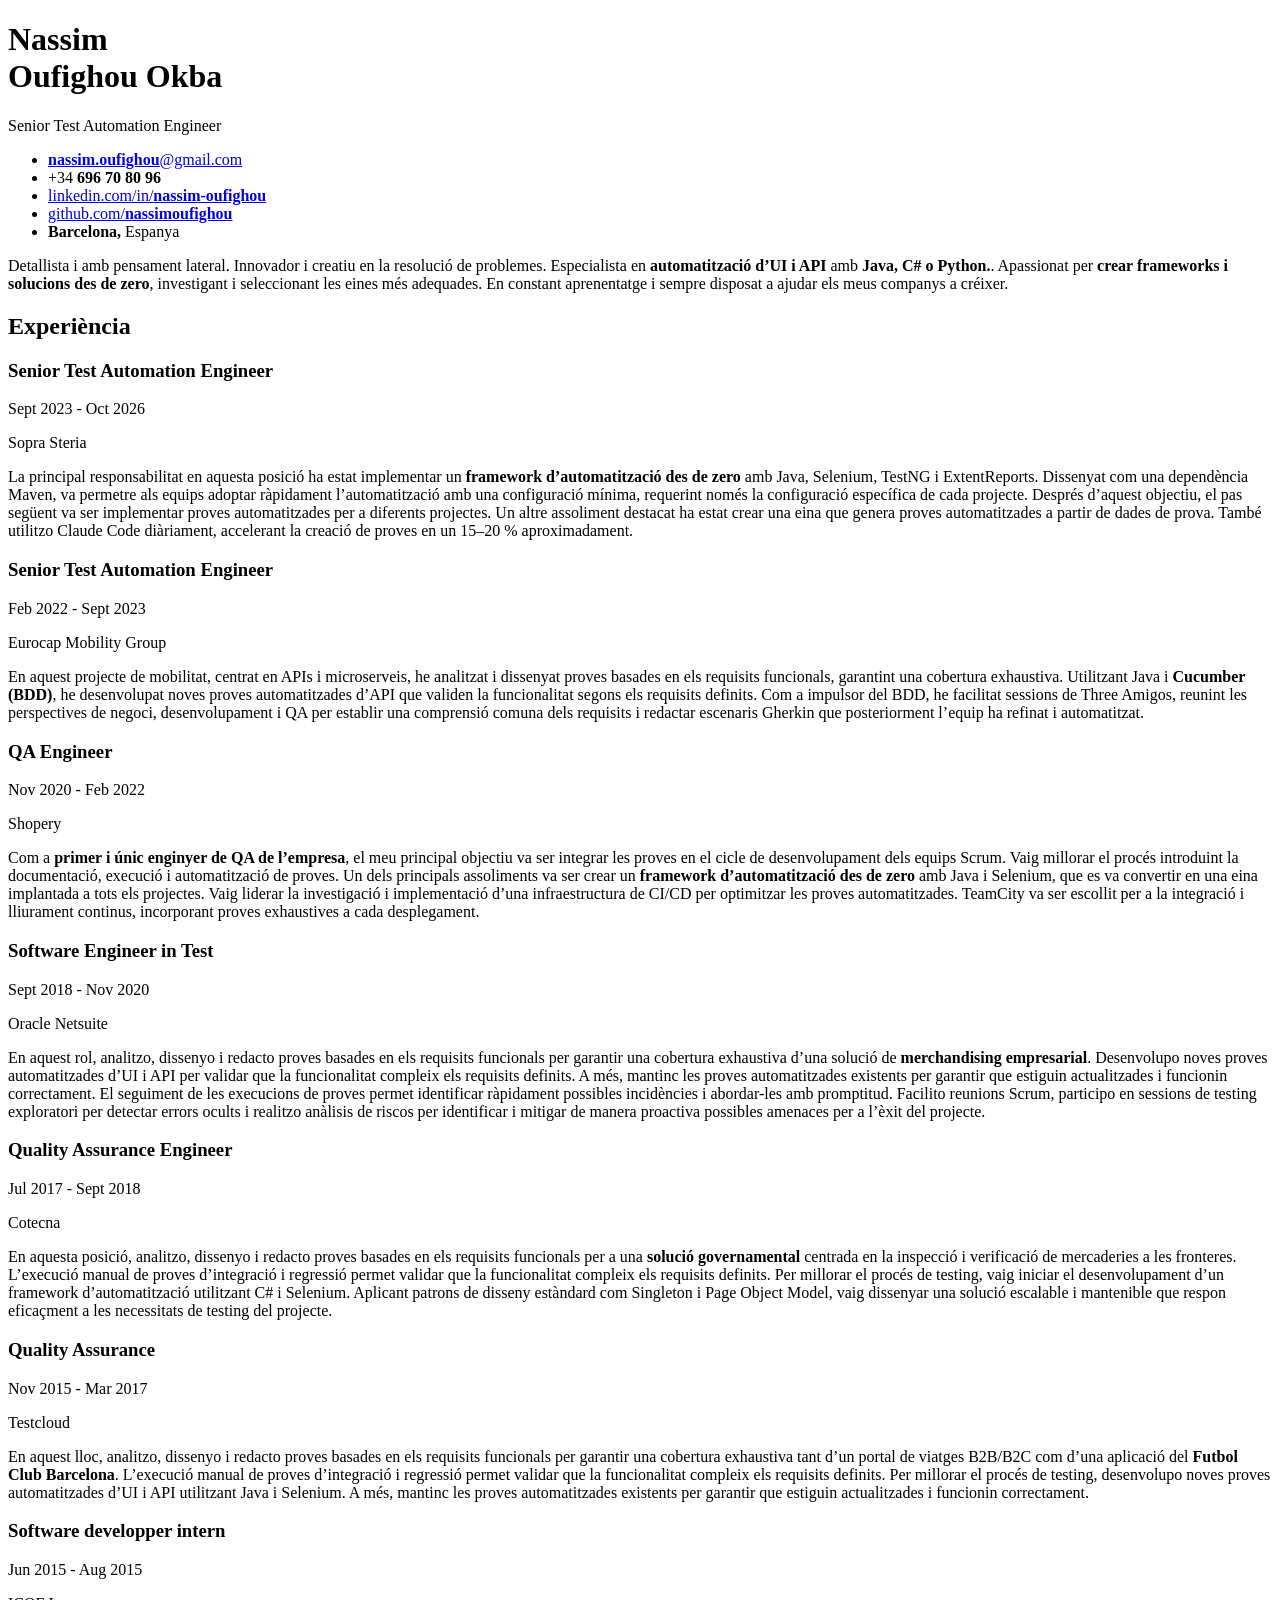
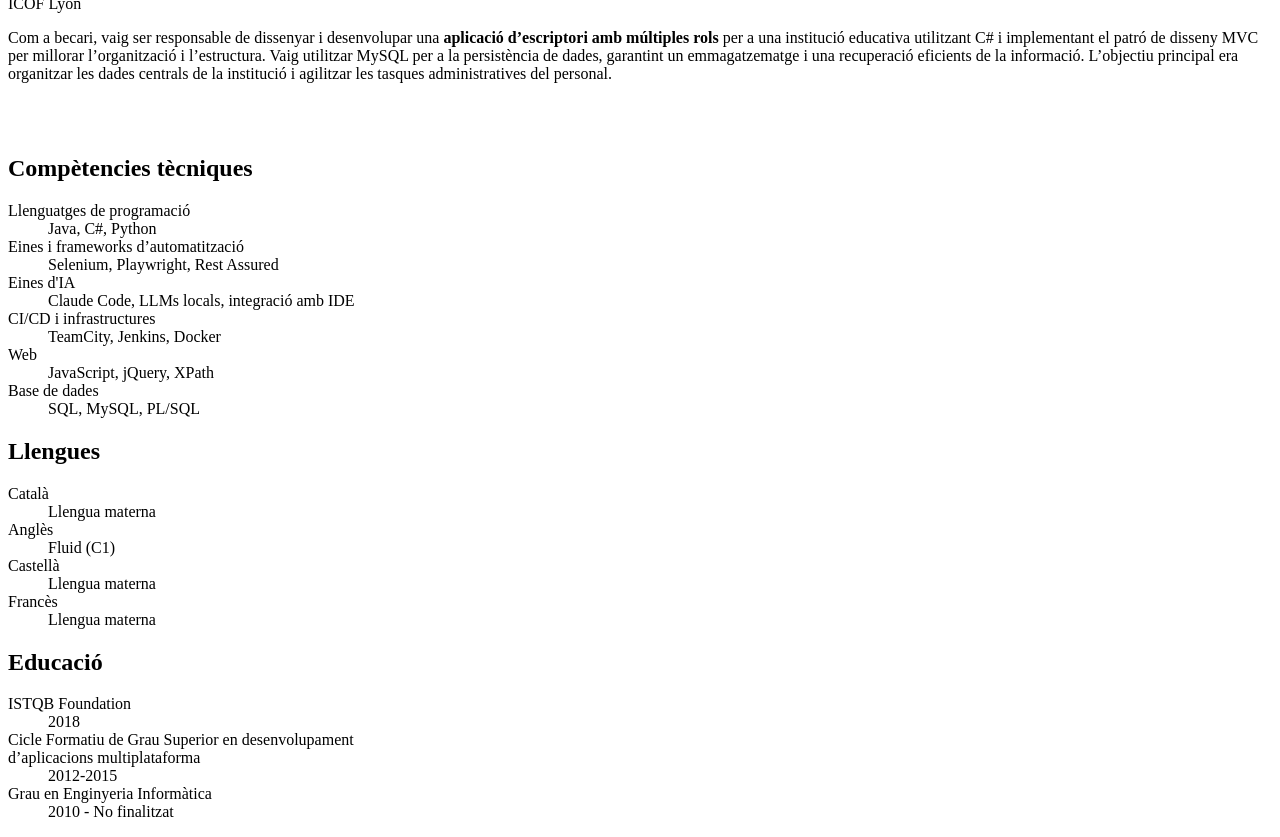
==== ca.html @ 0cd64b08 "Add catalan version." ====
<!DOCTYPE html>
<html lang="en">
<head>
    <meta charset="utf-8">
    <title>Nassim Oufighou Okba - Senior Test Automation Engineer [CAT]</title>
    <link rel="stylesheet" href="../css/style.css">
    <link rel="preconnect" href="https://fonts.googleapis.com">
    <link rel="preconnect" href="https://fonts.gstatic.com" crossorigin>
    <link href="https://fonts.googleapis.com/css2?family=Space+Mono:ital,wght@0,400;0,700;1,400;1,700&display=swap"
          rel="stylesheet">
</head>
<body>
<div class="page">
    <header class="header">
        <h1 class="name">Nassim<br>Oufighou Okba</h1>
        <p class="role">Senior Test Automation Engineer</p>
        <ul class="contact accent">
            <li><a href="mailto:nassim.oufighou@gmail.com"><strong>nassim.oufighou</strong>@gmail.com</a></li>
            <li>+34 <strong>696 70 80 96</strong></li>
            <li><a href="https://www.linkedin.com/in/nassim-oufighou/">linkedin.com/in/<strong>nassim-oufighou</strong></a>
            </li>
            <li><a href="https://github.com/nassimoufighou/">github.com/<strong>nassimoufighou</strong></a>
            </li>
            <li><strong>Barcelona,</strong> Espanya</li>
        </ul>
    </header>

    <section>
        <!-- BIO -->
        <p class="bio">
            Detallista i amb pensament lateral. Innovador i creatiu en la resolució de problemes. Especialista en
            <strong>automatització d’UI i API</strong> amb <strong>Java, C# o Python.</strong>. Apassionat per <strong>crear
            frameworks i solucions des de zero</strong>, investigant i seleccionant les eines més adequades. En constant
            aprenentatge i sempre disposat a ajudar els meus companys a créixer.
        </p>
    </section>

    <section class="section">
        <h2 class="rule">Experiència</h2>
        <div class="work accent">
            <!--SOPRA STERIA-->
            <div class="job-content">
                <div class="job-header">
                    <h3 class="job-position">Senior Test Automation Engineer</h3>
                    <p class="period">Sept 2023 - Oct 2026</p>
                </div>
                <p class="company medium">Sopra Steria</p>
                <p class="job-description">
                    La principal responsabilitat en aquesta posició ha estat implementar un <strong>framework
                    d’automatització des de zero</strong> amb Java, Selenium, TestNG i ExtentReports. Dissenyat com una
                    dependència Maven, va permetre als equips adoptar ràpidament l’automatització amb una configuració
                    mínima, requerint només la configuració específica de cada projecte. Després d’aquest objectiu, el
                    pas següent va ser implementar proves automatitzades per a diferents projectes. Un altre assoliment
                    destacat ha estat crear una eina que genera proves automatitzades a partir de
                    dades de prova. També utilitzo Claude Code diàriament, accelerant la creació de proves en un 15–20 %
                    aproximadament.
                </p>
            </div>

            <!--EUROPCAR-->
            <div class="job-content">
                <div class="job-header">
                    <h3 class="job-position">Senior Test Automation Engineer</h3>
                    <p class="period">Feb 2022 - Sept 2023</p>
                </div>
                <p class="company medium">Eurocap Mobility Group</p>
                <p class="job-description">
                    En aquest projecte de mobilitat, centrat en APIs i microserveis, he analitzat i dissenyat proves
                    basades en els requisits funcionals, garantint una cobertura exhaustiva. Utilitzant Java i <strong>Cucumber
                    (BDD)</strong>, he desenvolupat noves proves automatitzades d’API que validen la funcionalitat
                    segons els requisits definits. Com a impulsor del BDD, he facilitat sessions de Three Amigos,
                    reunint les perspectives de negoci, desenvolupament i QA per establir una comprensió comuna dels
                    requisits i redactar escenaris Gherkin que posteriorment l’equip ha refinat i automatitzat.
                </p>
            </div>

            <!--SHOPERY-->
            <div class="job-content page-end">
                <div class="job-header">
                    <h3 class="job-position">QA Engineer</h3>
                    <p class="period">Nov 2020 - Feb 2022</p>
                </div>
                <p class="company medium">Shopery</p>
                <p class="job-description">
                    Com a <strong>primer i únic enginyer de QA de l’empresa</strong>, el meu principal objectiu va ser
                    integrar les proves en el cicle de desenvolupament dels equips Scrum. Vaig millorar el procés
                    introduint la documentació, execució i automatització de proves. Un dels principals assoliments va
                    ser crear un <strong>framework d’automatització des de zero</strong> amb Java i
                    Selenium, que es va convertir en una eina implantada a tots els projectes.

                    Vaig liderar la investigació i implementació d’una infraestructura de CI/CD per optimitzar les
                    proves automatitzades. TeamCity va ser escollit per a la integració i lliurament continus, incorporant
                    proves exhaustives a cada desplegament.
                </p>
            </div>

            <!--ORACLE-->
            <div class="job-content">
                <div class="job-header">
                    <h3 class="job-position">Software Engineer in Test</h3>
                    <p class="period">Sept 2018 - Nov 2020</p>
                </div>
                <p class="company medium">Oracle Netsuite</p>
                <p class="job-description">
                    En aquest rol, analitzo, dissenyo i redacto proves basades en els requisits funcionals per garantir
                    una cobertura exhaustiva d’una solució de <strong>merchandising empresarial</strong>. Desenvolupo
                    noves proves automatitzades d’UI i API per validar que la funcionalitat compleix els requisits
                    definits.

                    A més, mantinc les proves automatitzades existents per garantir que estiguin actualitzades i
                    funcionin correctament. El seguiment de les execucions de proves permet identificar ràpidament
                    possibles incidències i abordar-les amb promptitud. Facilito reunions Scrum, participo en sessions
                    de testing exploratori per detectar errors ocults i realitzo anàlisis de riscos per identificar i
                    mitigar de manera proactiva possibles amenaces per a l’èxit del projecte.
                </p>
            </div>

            <!--COTECNA-->
            <div class="job-content">
                <div class="job-header">
                    <h3 class="job-position">Quality Assurance Engineer</h3>
                    <p class="period">Jul 2017 - Sept 2018</p>
                </div>
                <p class="company medium">Cotecna</p>
                <p class="job-description">
                    En aquesta posició, analitzo, dissenyo i redacto proves basades en els requisits funcionals per a
                    una <strong>solució governamental</strong> centrada en la inspecció i verificació de mercaderies a
                    les fronteres. L’execució manual de proves d’integració i regressió permet validar que la
                    funcionalitat compleix els requisits definits.

                    Per millorar el procés de testing, vaig iniciar el desenvolupament d’un framework d’automatització
                    utilitzant C# i Selenium. Aplicant patrons de disseny estàndard com Singleton i Page Object Model,
                    vaig dissenyar una solució escalable i mantenible que respon eficaçment a les necessitats de testing
                    del projecte.
                </p>
            </div>

            <!--TESTCLOUD-->
            <div class="job-content">
                <div class="job-header">
                    <h3 class="job-position">Quality Assurance</h3>
                    <p class="period">Nov 2015 - Mar 2017</p>
                </div>
                <p class="company medium">Testcloud</p>
                <p class="job-description">
                    En aquest lloc, analitzo, dissenyo i redacto proves basades en els requisits funcionals per garantir
                    una cobertura exhaustiva tant d’un portal de viatges B2B/B2C com d’una aplicació del <strong>Futbol
                    Club Barcelona</strong>. L’execució manual de proves d’integració i regressió permet validar que la
                    funcionalitat compleix els requisits definits.

                    Per millorar el procés de testing, desenvolupo noves proves automatitzades d’UI i API utilitzant
                    Java i Selenium. A més, mantinc les proves automatitzades existents per garantir que estiguin
                    actualitzades i funcionin correctament.
                </p>
            </div>

            <!--ICOF-->
            <div class="job-content page-start">
                <div class="job-header">
                    <h3 class="job-position">Software developper intern</h3>
                    <p class="period">Jun 2015 - Aug 2015</p>
                </div>
                <p class="company medium">ICOF Lyon</p>
                <p class="job-description">
                    Com a becari, vaig ser responsable de dissenyar i desenvolupar una <strong>aplicació d’escriptori
                    amb múltiples rols</strong> per a una institució educativa utilitzant C# i implementant el patró de
                    disseny MVC per millorar l’organització i l’estructura. Vaig utilitzar MySQL per a la persistència
                    de dades, garantint un emmagatzematge i una recuperació eficients de la informació. L’objectiu
                    principal era organitzar les dades centrals de la institució i agilitzar les tasques administratives
                    del personal.
                </p>
            </div>
        </div>
    </section>

    <!-- SKILLS -->
    <section class="section">
        <br>
        <br>
        <h2 class="rule">Compètencies tècniques</h2>
        <dl class="skills accent">
            <dt>Llenguatges de programació</dt>
            <dd>Java, C#, Python</dd>
            <dt>Eines i frameworks d’automatització</dt>
            <dd>Selenium, Playwright, Rest Assured</dd>
            <dt>Eines d'IA</dt>
            <dd>Claude Code, LLMs locals, integració amb IDE</dd>
            <dt>CI/CD i infrastructures</dt>
            <dd>TeamCity, Jenkins, Docker</dd>
            <dt>Web</dt>
            <dd>JavaScript, jQuery, XPath</dd>
            <dt>Base de dades</dt>
            <dd>SQL, MySQL, PL/SQL</dd>
        </dl>
    </section>

    <!-- LANGUAGES -->
    <section class="section">
        <h2 class="rule">Llengues</h2>
        <dl class="languages accent">
            <dt>Català</dt>
            <dd>Llengua materna</dd>
            <dt>Anglès</dt>
            <dd>Fluid (C1)</dd>
            <dt>Castellà</dt>
            <dd>Llengua materna</dd>
            <dt>Francès</dt>
            <dd>Llengua materna</dd>
        </dl>
    </section>

    <!-- EDUCATION -->
    <section class="section">
        <h2 class="rule">Educació</h2>
        <dl class="education accent">
            <dt>ISTQB Foundation</dt>
            <dd>2018</dd>
            <dt>Cicle Formatiu de Grau Superior en desenvolupament<br>d’aplicacions multiplataforma</dt>
            <dd>2012-2015</dd>
            <dt>Grau en Enginyeria Informàtica</dt>
            <dd>2010 - No finalitzat</dd>
        </dl>
    </section>
</div>
</body>
</html>
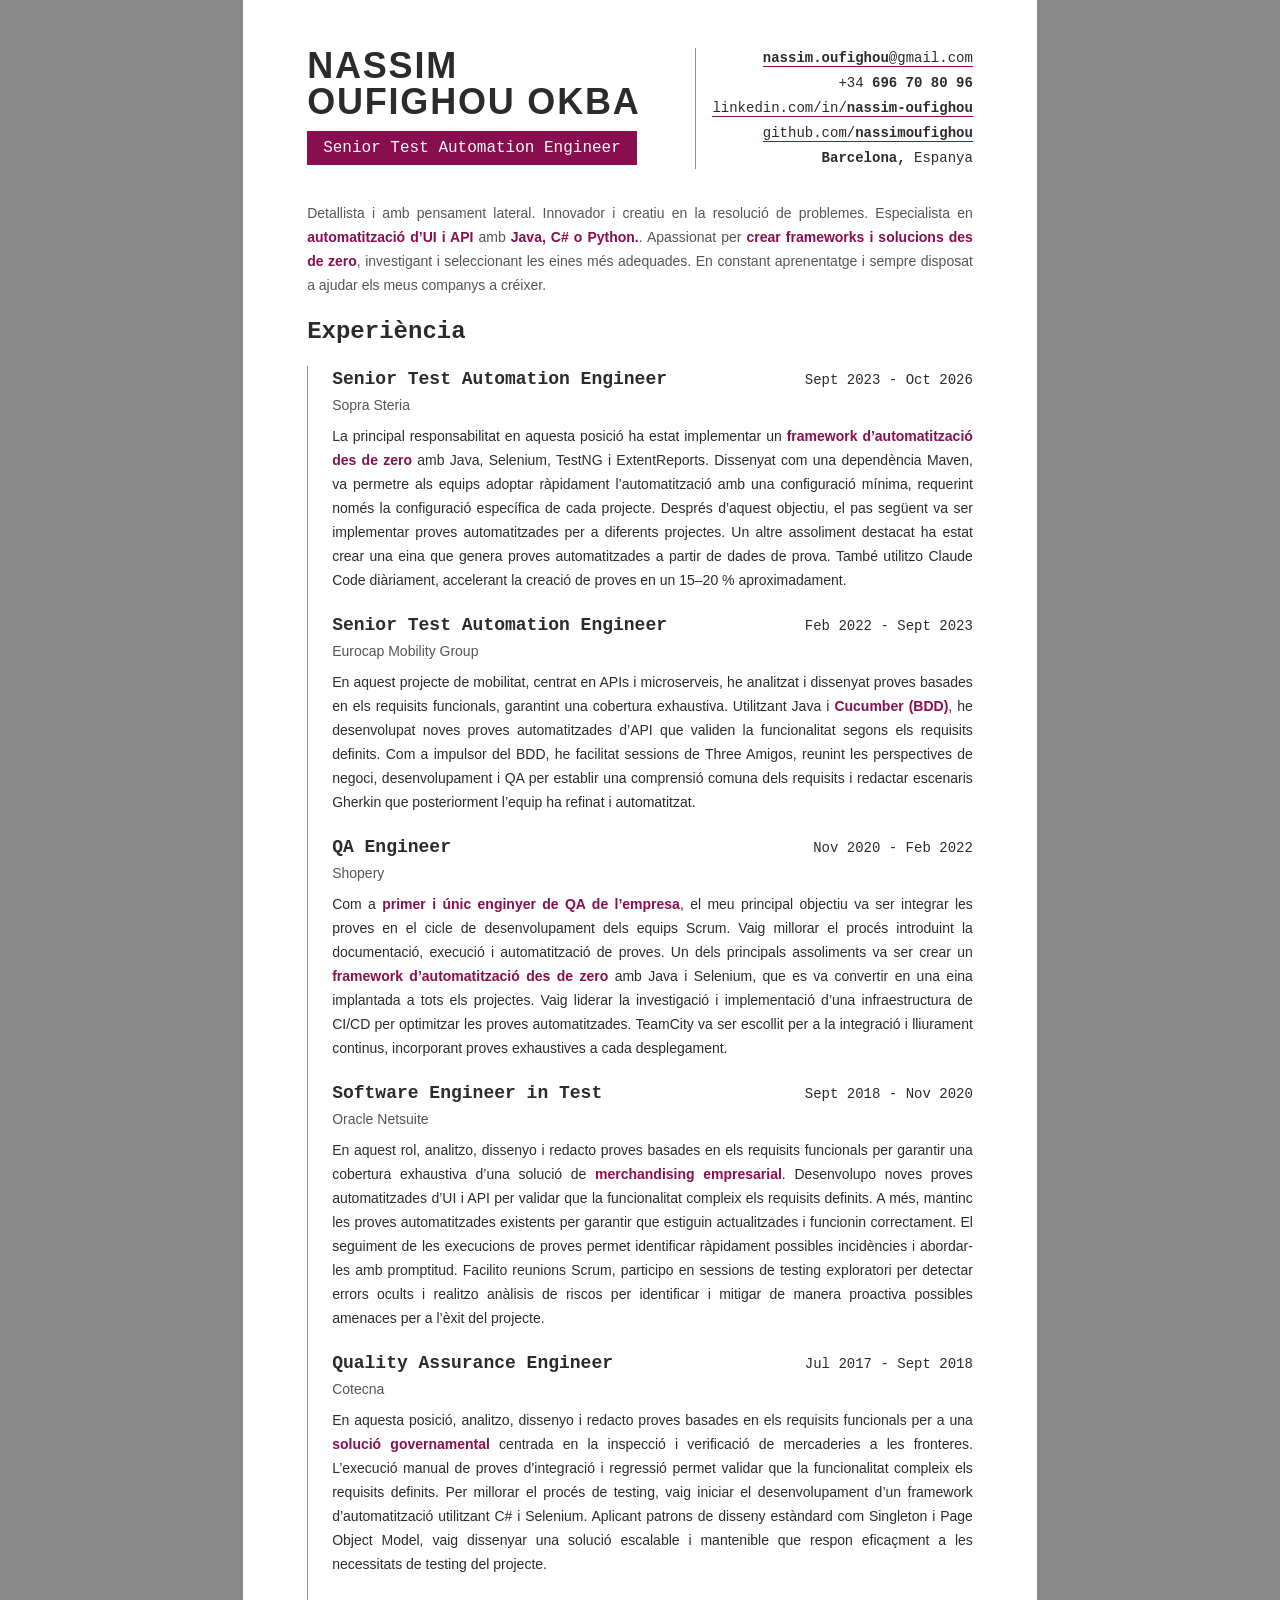
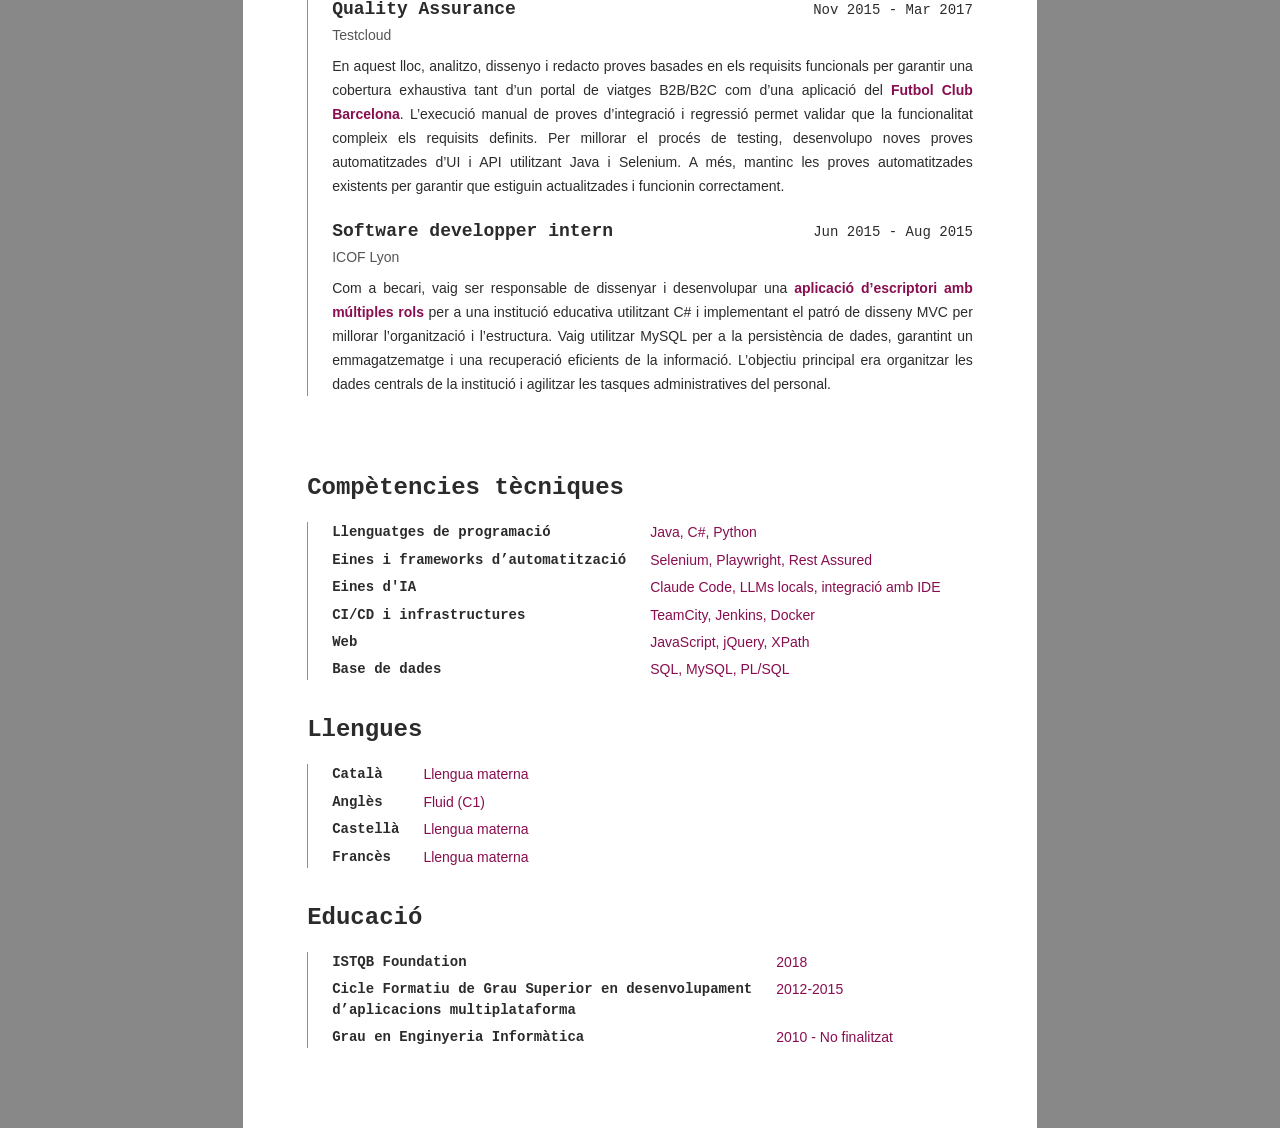
==== commit ec408517: "Fix CSS path." ====
--- a/ca.html
+++ b/ca.html
@@ -3,7 +3,7 @@
 <head>
     <meta charset="utf-8">
     <title>Nassim Oufighou Okba - Senior Test Automation Engineer [CAT]</title>
-    <link rel="stylesheet" href="../css/style.css">
+    <link rel="stylesheet" href="css/style.css">
     <link rel="preconnect" href="https://fonts.googleapis.com">
     <link rel="preconnect" href="https://fonts.gstatic.com" crossorigin>
     <link href="https://fonts.googleapis.com/css2?family=Space+Mono:ital,wght@0,400;0,700;1,400;1,700&display=swap"
--- a/css/style.css
+++ b/css/style.css
@@ -0,0 +1,292 @@
+/* A4 page, no margins, backgrounds always printed */
+@page {
+    size: A4;
+    margin: 13mm 17mm;
+}
+
+:root {
+    --accent-strong: #880E4F;
+    --accent: color-mix(in srgb, var(--accent-strong) 25%, white);
+
+    --text-color: #2B2B2B;
+    --muted-color: #555555;
+    --line-color: #11111178;
+
+    --main-bg: #FFFFFF;
+    --border: 1px;
+    --border-style: solid;
+
+    /* Spacing (1rem = the base font size, 16px by default) */
+    --gap: 0.25rem; /* gap between lines in a group */
+    --group-gap: 2rem; /* gap between groups */
+    --page-pad-y: 3rem; /* page padding, top and bottom */
+    --page-pad-x: 4rem; /* page padding, left and right */
+    --indent: 1rem;
+
+    --line-height: 1.5rem;
+    --font-mono: "Space Mono", "Courier New", monospace;
+    --font-roboto: "Roboto", Arial, sans-serif; /* try "Lora", Georgia, serif */
+}
+
+* {
+    box-sizing: border-box;
+    margin: 0;
+    padding: 0;
+}
+
+body {
+    font-family: var(--font-roboto);
+    font-size: 14px;
+    line-height: 1.5;
+    color: var(--text-color);
+    -webkit-print-color-adjust: exact;
+    print-color-adjust: exact;
+    background: #888;
+}
+
+/* The page: one A4 sheet (a physical paper size, so it stays in mm) */
+.page {
+    width: 210mm;
+    min-height: 297mm;
+    margin: 0 auto;
+    padding: var(--page-pad-y) var(--page-pad-x);
+    background: var(--main-bg);
+}
+
+.bio {
+    font-family: var(--font-roboto);
+    font-weight: 400;
+    font-size: 14px;
+    text-align: justify;
+    line-height: var(--line-height);
+    margin-bottom: 1.1rem;
+    color: var(--muted-color);
+}
+
+.bio strong {
+    font-weight: 700;
+    color: var(--accent-strong);
+}
+
+h1, h2, h3 {
+    font-family: var(--font-roboto);
+}
+
+h2, h3 {
+    font-size: 18px;
+}
+
+p {
+    margin-bottom: var(--gap);
+}
+
+/* Header: the name on the left, contact list on the right, same height */
+.header {
+    display: grid;
+    grid-template-columns: 1fr auto;
+    column-gap: 1rem;
+    margin-bottom: var(--group-gap);
+}
+
+.name {
+    grid-column: 1;
+    grid-row: 1;
+    font-size: 36px;
+    font-weight: 900;
+    line-height: 1;
+    text-transform: uppercase;
+    letter-spacing: 0.05em;
+}
+
+.role {
+    font-family: var(--font-mono);
+    font-size: 16px;
+    background-color: var(--accent-strong);
+    color: #FAFAFA;
+    width: fit-content;
+    align-self: start;
+    padding: .3rem 1rem;
+    margin-top: .7rem;
+}
+
+.contact {
+    grid-column: 2;
+    grid-row: 1 / span 2;
+    list-style: none;
+    display: flex;
+    flex-direction: column;
+    justify-content: space-between;
+    align-items: flex-end;
+    padding-left: 1rem;
+    text-align: right;
+    font-family: var(--font-mono);
+    font-size: 14px;
+}
+
+.contact strong { font-weight: 700; }
+
+a {
+    color: inherit;
+    text-decoration: none;
+    border-bottom: 1px solid var(--accent-strong);
+}
+
+/* Sections */
+.section {
+    margin-bottom: var(--group-gap);
+}
+
+.section > h2 {
+    margin-bottom: 0.75rem;
+    font-family: var(--font-mono);
+}
+
+/* Job entry: logo on the left (top aligned), text on the right */
+/* Job entry */
+.work, .skills, .languages, .education {
+    padding-left: 1.5rem;
+}
+
+.job-header {
+    display: flex;
+    justify-content: space-between;
+    align-items: baseline;
+    gap: 1rem;
+}
+
+.job-header.job-position {
+    font-family: var(--font-roboto);
+    font-size: 18px;
+    font-weight: 900;
+}
+
+.job-header > .period {
+    font-family: var(--font-mono);
+    white-space: nowrap;
+}
+
+.job-position, .cover-letter h3 {
+    font-family: var(--font-mono);
+}
+
+.company {
+    color: var(--muted-color);
+    width: fit-content;
+}
+
+.job-description {
+    margin-top: 0.5rem;
+    text-align: justify;
+    line-height: var(--line-height);
+    hyphens: auto;
+}
+
+.cover-letter {
+    margin-top: 3rem;
+    line-height: 1.75rem;
+    text-align: justify;
+}
+.cover-letter > h3 {
+    font-size: 24px;
+    text-align: center;
+    margin-top: 7rem;
+    margin-bottom: 2rem;
+}
+
+.greeting {
+    margin-bottom: 1.5rem;
+}
+
+.signature {
+    margin-top: 1.5rem;
+}
+.job-description strong {
+    color: var(--accent-strong);
+}
+
+.job-content:not(:last-child) {
+    padding-bottom: 1rem;
+}
+
+/* Skills */
+.skills, .languages, .education {
+    display: grid;
+    grid-template-columns: max-content 1fr;   /* labels, then items */
+    column-gap: 1.5rem;
+    row-gap: 0.4rem;
+}
+
+.skills dt, .languages dt, .education dt {
+    font-family: var(--font-mono);
+    font-weight: 700;
+    color: var(--text-color);
+}
+
+dd {
+    color: var(--accent-strong);
+}
+
+@media print {
+    body {
+        background: none;
+    }
+
+    /* Margins now come from @page, so every printed page gets them */
+    .page {
+        width: auto;
+        min-height: 0;
+        margin: 0;
+        padding: 0;
+    }
+
+    .job-content.page-end {
+        padding-bottom: 0rem;
+    }
+
+    .page-start {
+        padding-top: 1rem;
+    }
+}
+
+/* Roboto weights and styles: use as classes, e.g. <p class="light italic"> */
+.thin {
+    font-weight: 100;
+}
+
+.light {
+    font-weight: 300;
+}
+
+.regular {
+    font-weight: 400;
+}
+
+.medium {
+    font-weight: 500;
+}
+
+.bold {
+    font-weight: 700;
+}
+
+.black {
+    font-weight: 900;
+}
+
+.italic {
+    font-style: italic;
+}
+
+.big {
+    font-size: 21px;
+}
+
+.rule {
+    font-size: 24px;
+    padding-bottom: 0.25rem;
+}
+
+.accent {
+    border-left: var(--border) solid var(--line-color);
+}
+
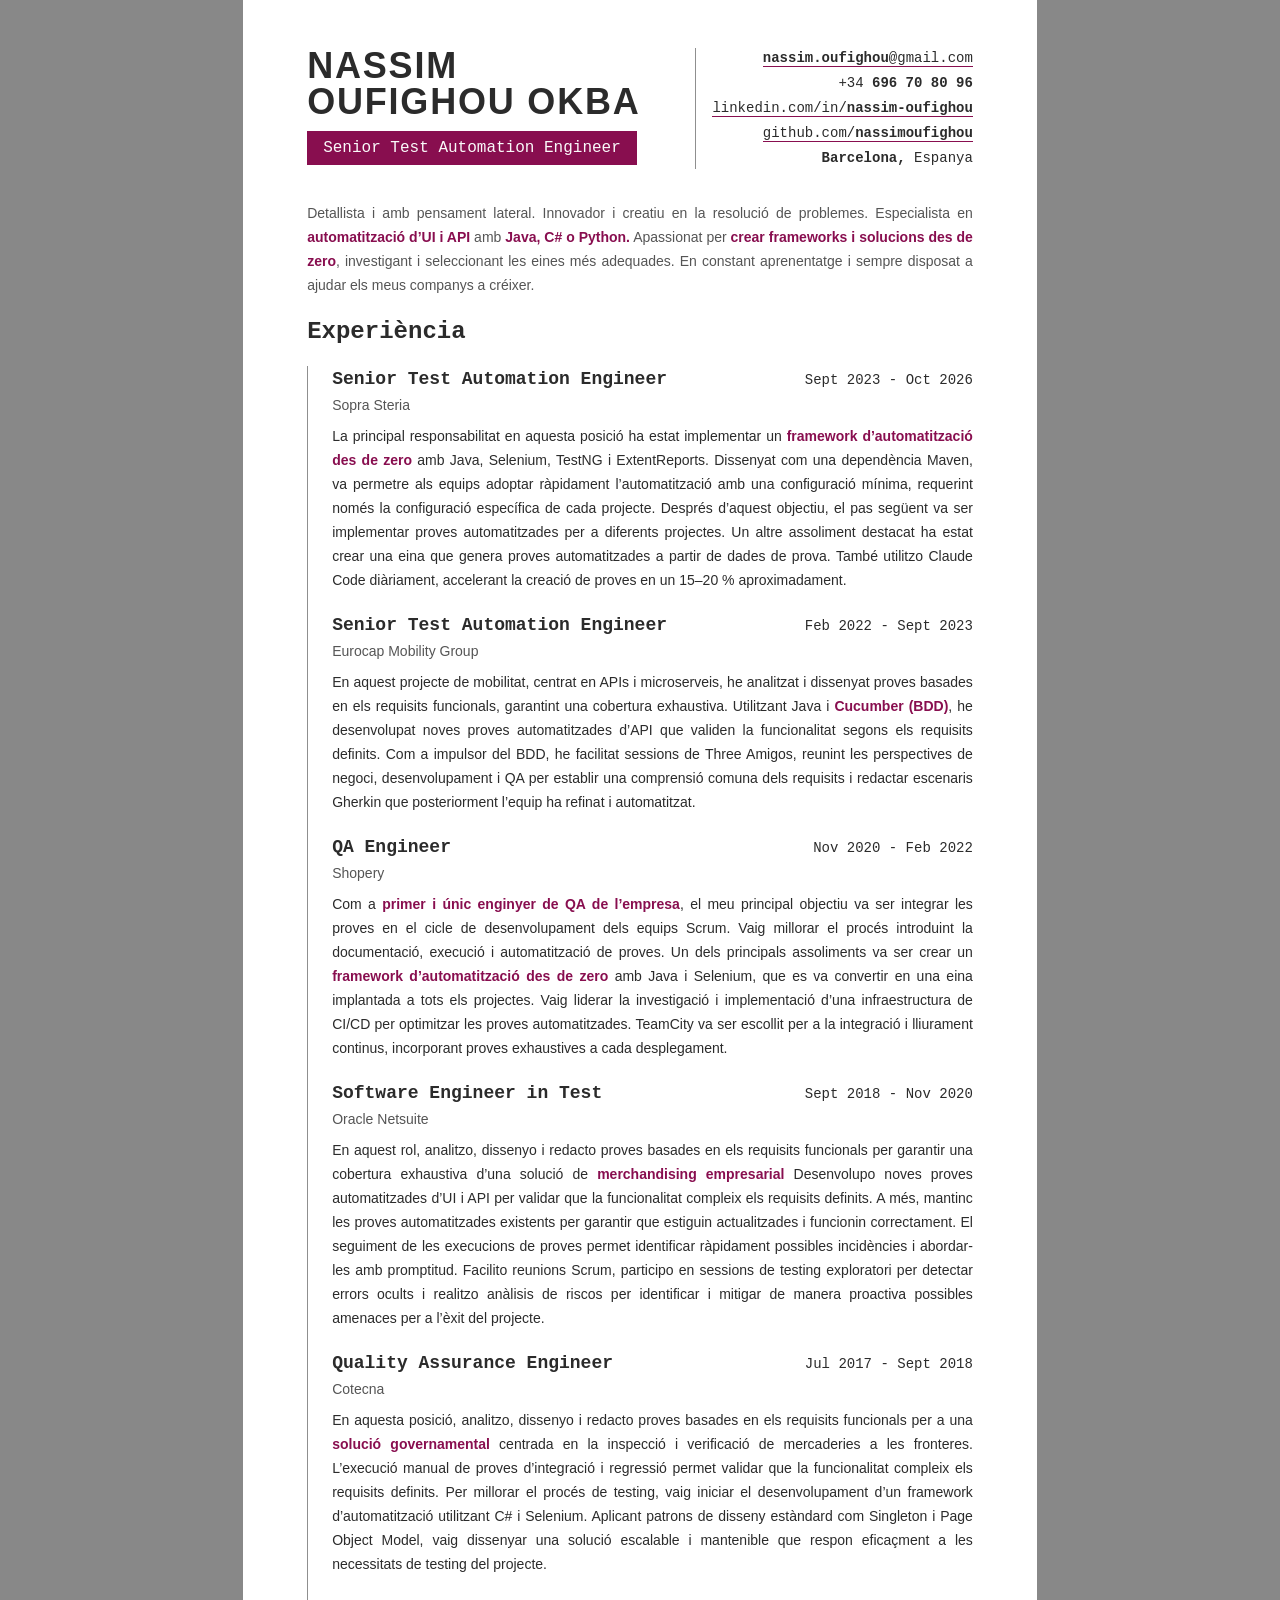
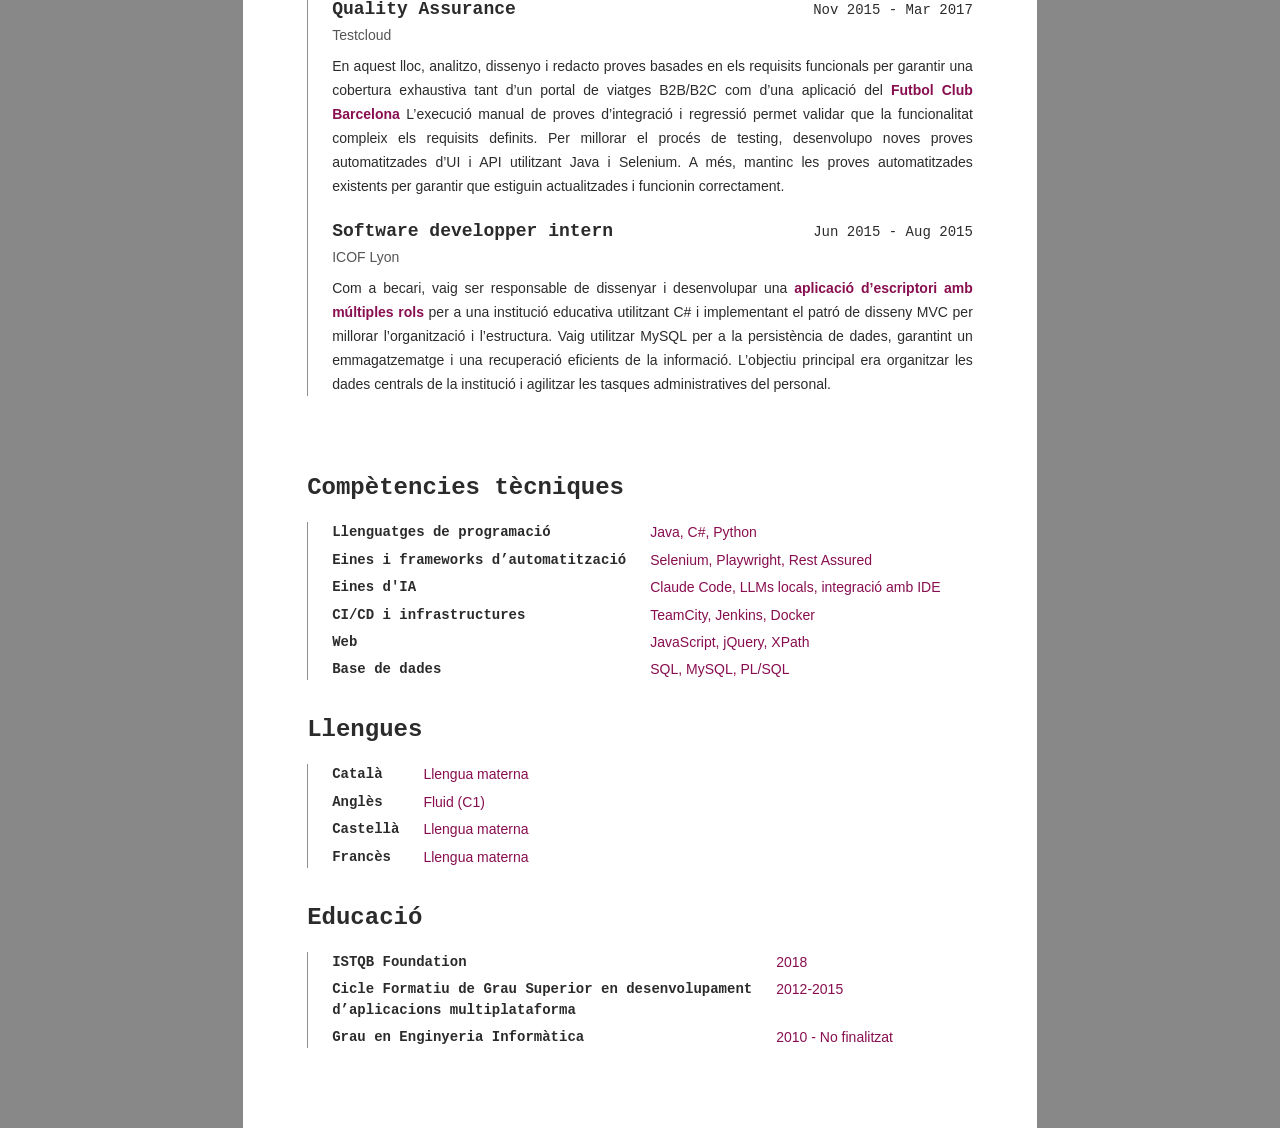
==== commit 3a1d9c25: "Remove dot." ====
--- a/ca.html
+++ b/ca.html
@@ -1,5 +1,5 @@
 <!DOCTYPE html>
-<html lang="en">
+<html lang="ca">
 <head>
     <meta charset="utf-8">
     <title>Nassim Oufighou Okba - Senior Test Automation Engineer [CAT]</title>
@@ -29,7 +29,7 @@
         <!-- BIO -->
         <p class="bio">
             Detallista i amb pensament lateral. Innovador i creatiu en la resolució de problemes. Especialista en
-            <strong>automatització d’UI i API</strong> amb <strong>Java, C# o Python.</strong>. Apassionat per <strong>crear
+            <strong>automatització d’UI i API</strong> amb <strong>Java, C# o Python.</strong> Apassionat per <strong>crear
             frameworks i solucions des de zero</strong>, investigant i seleccionant les eines més adequades. En constant
             aprenentatge i sempre disposat a ajudar els meus companys a créixer.
         </p>
@@ -103,7 +103,7 @@
                 <p class="company medium">Oracle Netsuite</p>
                 <p class="job-description">
                     En aquest rol, analitzo, dissenyo i redacto proves basades en els requisits funcionals per garantir
-                    una cobertura exhaustiva d’una solució de <strong>merchandising empresarial</strong>. Desenvolupo
+                    una cobertura exhaustiva d’una solució de <strong>merchandising empresarial</strong> Desenvolupo
                     noves proves automatitzades d’UI i API per validar que la funcionalitat compleix els requisits
                     definits.
 
@@ -145,7 +145,7 @@
                 <p class="job-description">
                     En aquest lloc, analitzo, dissenyo i redacto proves basades en els requisits funcionals per garantir
                     una cobertura exhaustiva tant d’un portal de viatges B2B/B2C com d’una aplicació del <strong>Futbol
-                    Club Barcelona</strong>. L’execució manual de proves d’integració i regressió permet validar que la
+                    Club Barcelona</strong> L’execució manual de proves d’integració i regressió permet validar que la
                     funcionalitat compleix els requisits definits.
 
                     Per millorar el procés de testing, desenvolupo noves proves automatitzades d’UI i API utilitzant
